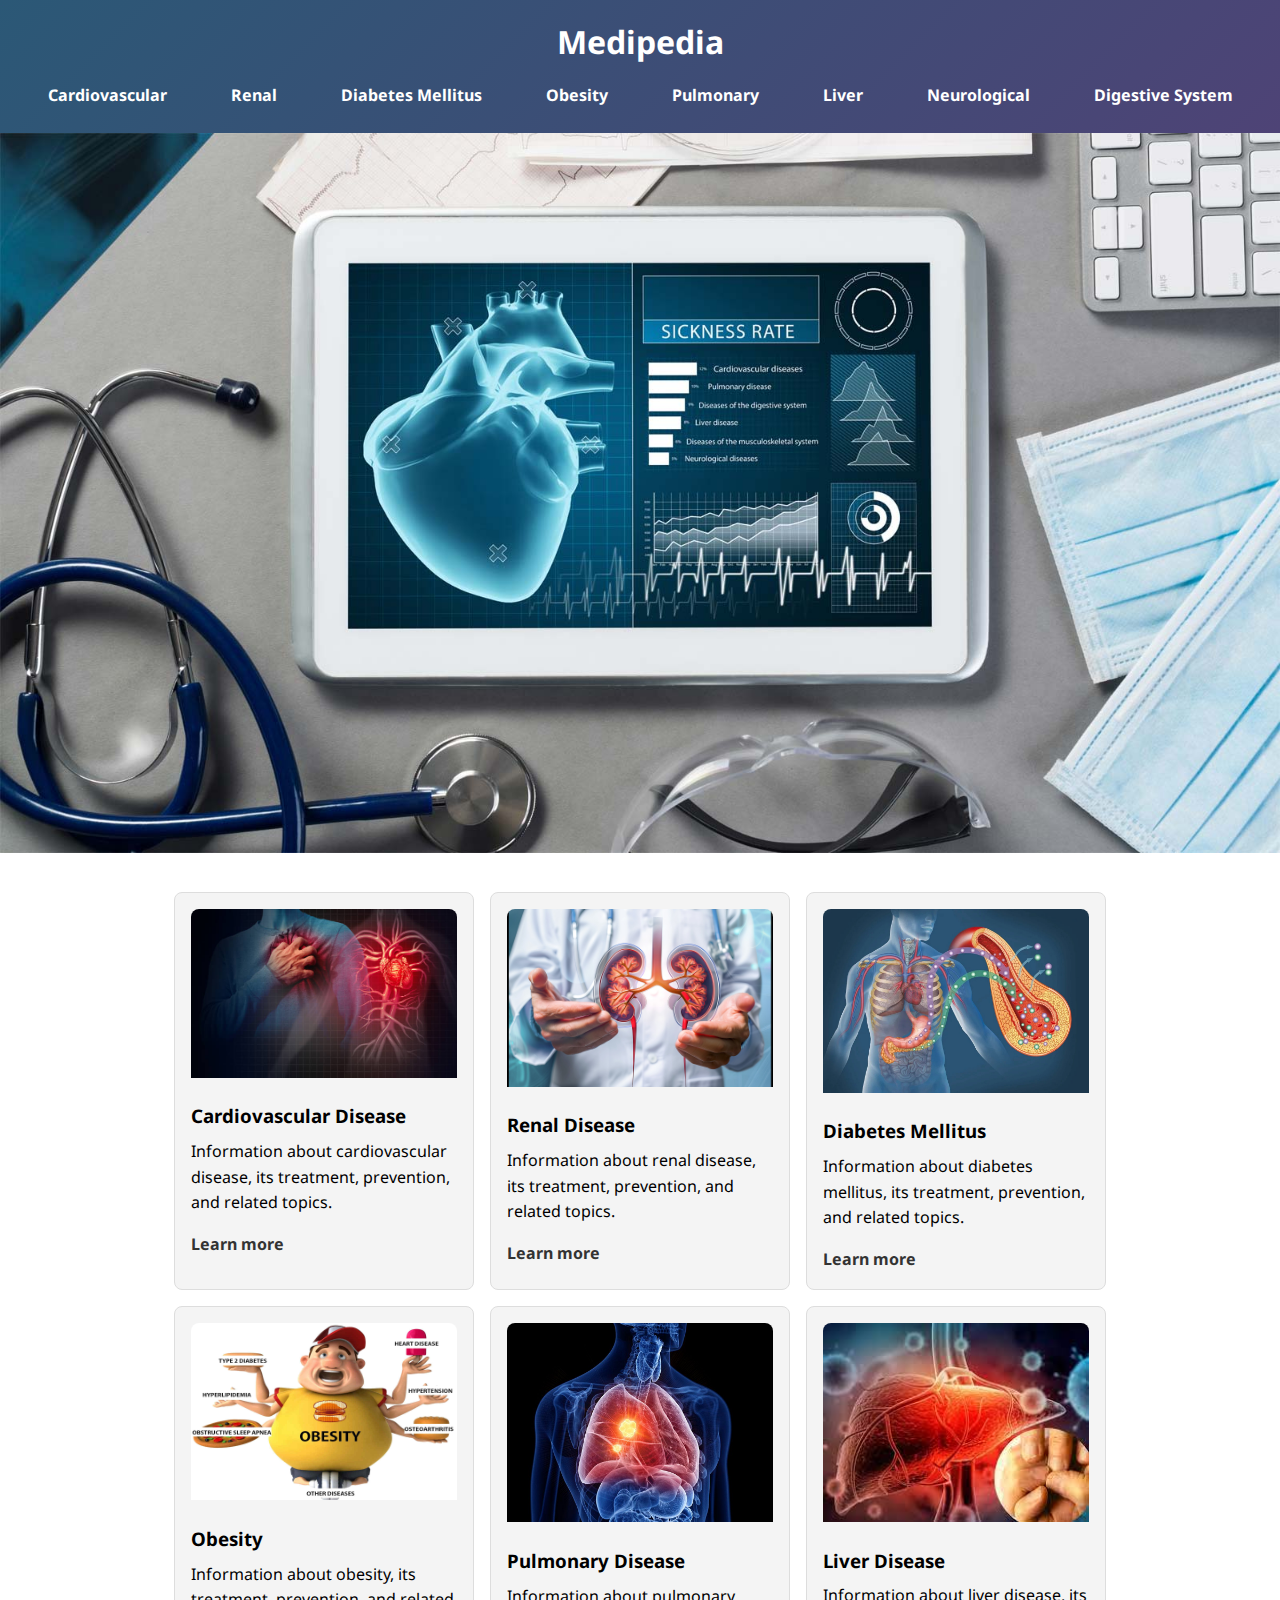
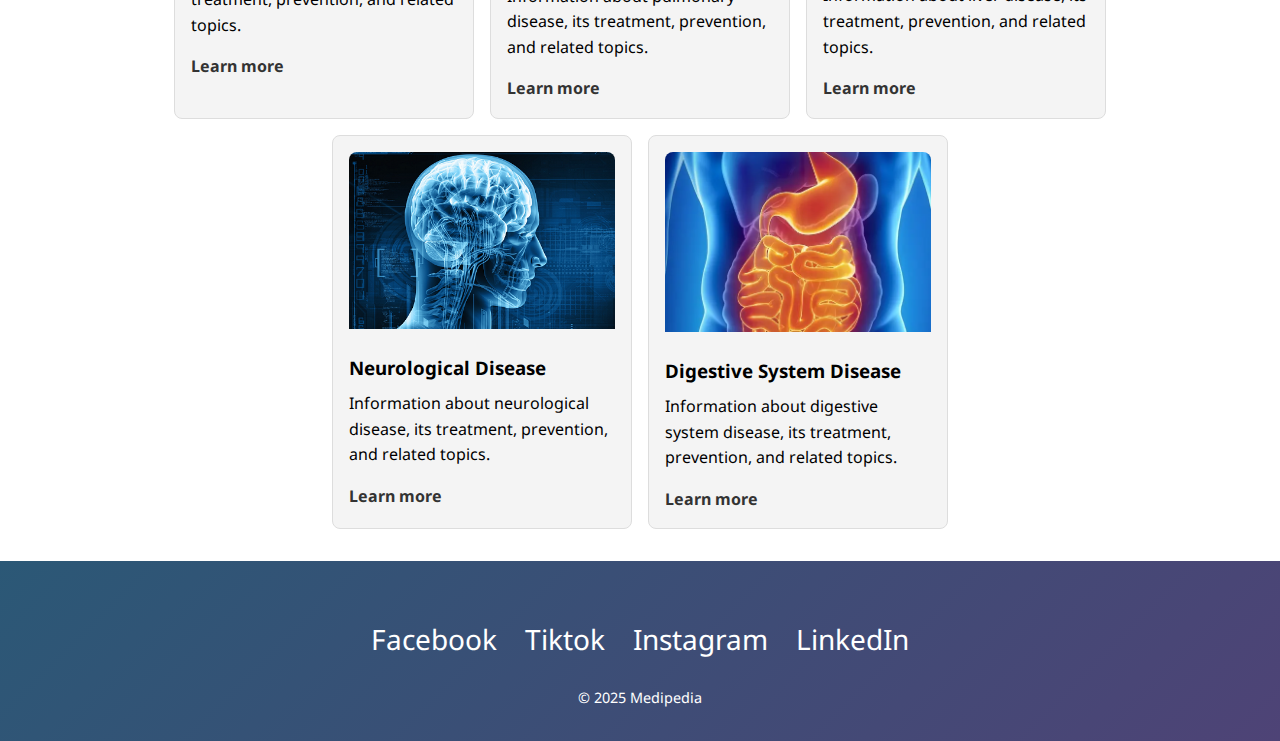
==== index.html @ 30bf516c "Medipedia Project" ====
<!DOCTYPE html>
<html lang="en">
<head>
    <meta charset="UTF-8">
    <meta name="viewport" content="width=device-width, initial-scale=1.0">
    <title>Medipedia</title>
    <link rel="stylesheet" href="style.css">
</head>
<body>
    <header>
        <h1>Medipedia</h1>
        <nav>
            <ul>
                <li><a href="cardiovascular.html">Cardiovascular </a></li>
                <li><a href="renal.html">Renal</a></li>
                <li><a href="diabetes.html">Diabetes Mellitus</a></li>
                <li><a href="obesity.html">Obesity</a></li>
                <li><a href="Pulmonary.html">Pulmonary</a></li>
                <li><a href="Liver.html">Liver </a></li>
                <li><a href="Neurological .html">Neurological </a></li>
                <li><a href="Digestive.html">Digestive System </a></li>
            </ul>
        </nav>
    </header>
    <section class="hero">
        <img src="images/Tablet.jpg" alt="Healthcare professionals">
    </section>
    <main>
        <section class="cards">
            <div class="card">
                <img src="images/cardio.jpg" alt="Cardiovascular Disease">
                <h3>Cardiovascular Disease</h3>
                <p>Information about cardiovascular disease, its treatment, prevention, and related topics.</p>
                <a href="cardiovascular.html">Learn more</a>
            </div>
            <div class="card">
                <img src="images/renal.jpg" alt="Renal Disease">
                <h3>Renal Disease</h3>
                <p>Information about renal disease, its treatment, prevention, and related topics.</p>
                <a href="renal.html">Learn more</a>
            </div>
            <div class="card">
                <img src="images/diabet-1.jpg" alt="Diabetes Mellitus">
                <h3>Diabetes Mellitus</h3>
                <p>Information about diabetes mellitus, its treatment, prevention, and related topics.</p>
                <a href="diabetes.html">Learn more</a>
            </div>
            <div class="card">
                <img src="images/effects-of-obesity.jpg" alt="Obesity">
                <h3>Obesity</h3>
                <p>Information about obesity, its treatment, prevention, and related topics.</p>
                <a href="obesity.html">Learn more</a>
            </div>
            <div class="card">
                <img src="images/pulmonery.jpg" alt="Cardiovascular Disease">
                <h3>Pulmonary Disease</h3>
                <p>Information about pulmonary disease, its treatment, prevention, and related topics.</p>
                <a href="pulmonary.html">Learn more</a>
            </div>
            <div class="card">
                <img src="images/liver.jpg" alt="Cardiovascular Disease">
                <h3>Liver Disease</h3>
                <p>Information about liver disease, its treatment, prevention, and related topics.</p>
                <a href="liver.html">Learn more</a>
            </div>
            <div class="card">
                <img src="images/n4.webp" alt="Cardiovascular Disease">
                <h3>Neurological Disease</h3>
                <p>Information about neurological disease, its treatment, prevention, and related topics.</p>
                <a href="neurological.html">Learn more</a>
            </div>
            <div class="card">
                <img src="images/dig.webp" alt="Cardiovascular Disease">
                <h3>Digestive System Disease</h3>
                <p>Information about digestive system disease, its treatment, prevention, and related topics.</p>
                <a href="digestive.html">Learn more</a>
            </div>
        </section>
    </main>
    <footer>
        <div class="social-icons">
            <a href="https://www.facebook.com/">Facebook</a>
            <a href="https://www.tiktok.com/en/">Tiktok</a>
            <a href="https://www.instagram.com/">Instagram</a>
            <a href="https://pk.linkedin.com/"></i>LinkedIn</a>
        </div>
        <p>&copy; 2025 Medipedia</p>
    </footer>
</body>
</html>
---- style.css ----
@font-face {
    font-family:MyFont;
    src: url(fonts/NotoSans-VariableFont_wdth\,wght.ttf);
}
* {
    margin: 0;
    padding: 0;
    box-sizing: border-box;
}

body {
    font-family: MyFont;
    line-height: 1.6;
}

header {
    background: linear-gradient(135deg, #2b5876, #4e4376);
    color: #fff;
    padding: 1rem 0;
    text-align: center;
}

header h1 {
    margin-bottom: 0.5rem;
}

nav ul {
    list-style: none;
    display: flex;
    justify-content: center;
    padding: 0;
    /* background-color: #444; */
    border-radius: 8px;
}

nav ul li {
    margin: 0 1rem;
}

nav ul li a {
    color: #fff;
    text-decoration: none;
    text-transform: capitalize;
    font-weight: bold;
    padding: 0.5rem 1rem;
    display: block;
    border-radius: 4px;
    transition: background-color 0.3s, color 0.3s;
}

nav ul li a:hover {
    background-color: #82aee0;
    color: black;
}

.hero img {
    width: 100%;
    height: auto;
}

main {
    padding: 2rem;
    text-align: center;
}

.cards {
    display: flex;
    flex-wrap: wrap;
    justify-content: center;
    gap: 1rem;
}

.card {
    background: #f4f4f4;
    border: 1px solid #ddd;
    border-radius: 8px;
    padding: 1rem;
    width: 100%;
    max-width: 300px;
    text-align: left;
    transition: transform 0.3s, box-shadow 0.3s;
}

.card img {
    width: 100%;
    height: auto;
    border-radius: 8px 8px 0 0;
}

.card h3 {
    margin: 1rem 0 0.5rem;
}

.card p {
    margin-bottom: 1rem;
}

.card a {
    color: #333;
    text-decoration: none;
    font-weight: bold;
}

.card:hover {
    transform: scale(1.05);
    box-shadow: 0 4px 8px rgba(0, 0, 0, 0.2);
}
footer {
    background: linear-gradient(135deg, #2b5876, #4e4376);
    color: #fff;
    text-align: center;
    padding: 2rem 0;
    position: relative;
}

footer .social-icons {
    margin: 1.5rem 0;
}

footer .social-icons a {
    margin: 0 0.75rem;
    color: #fff;
    text-decoration: none;
    font-size: 1.75rem;
    transition: color 0.3s;
}

footer .social-icons a:hover {
    color: #7e7474;
}

footer p {
    margin: 0;
    font-size: 0.9rem;
}
/* Responsive design */
@media (max-width: 600px) {
    nav ul {
        flex-direction: column;
        align-items: center;
    }

    nav ul li {
        margin: 0.5rem 0;
    }

    .cards {
        flex-direction: column;
        align-items: center;
    }
}
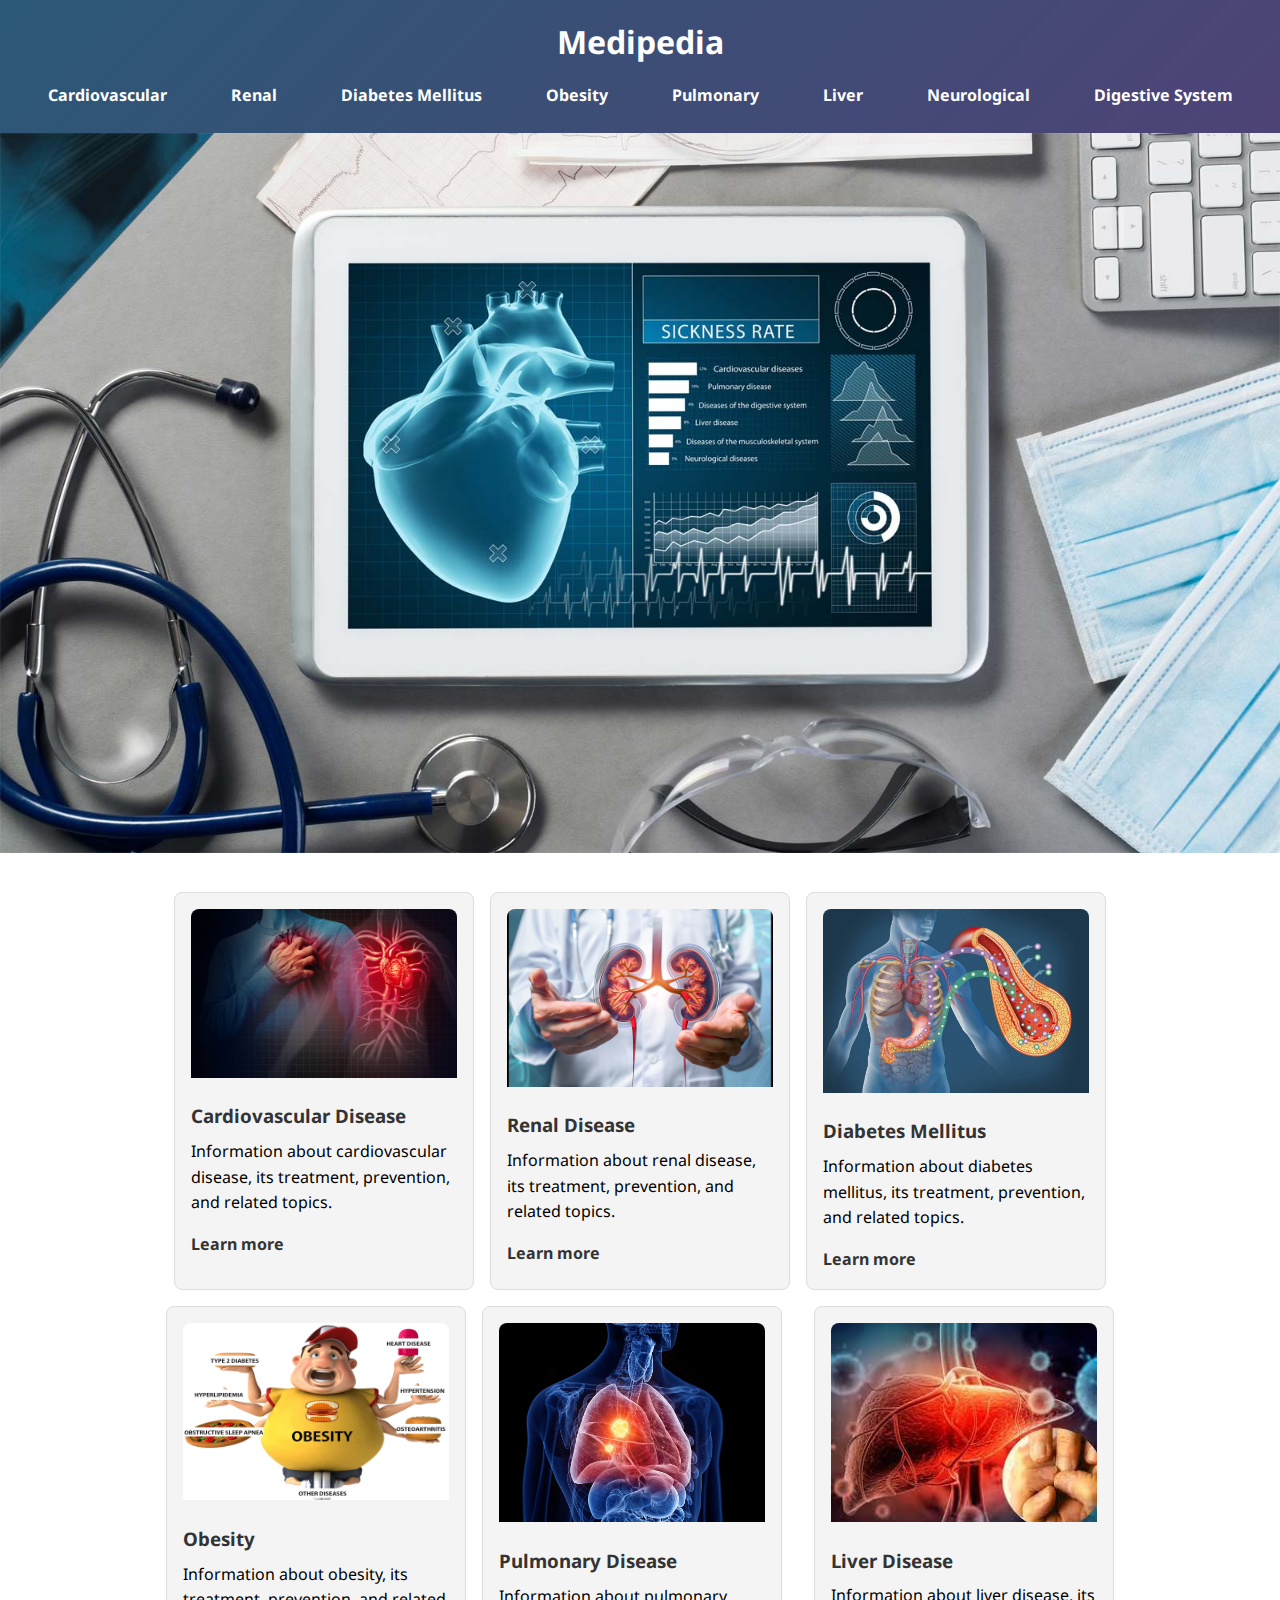
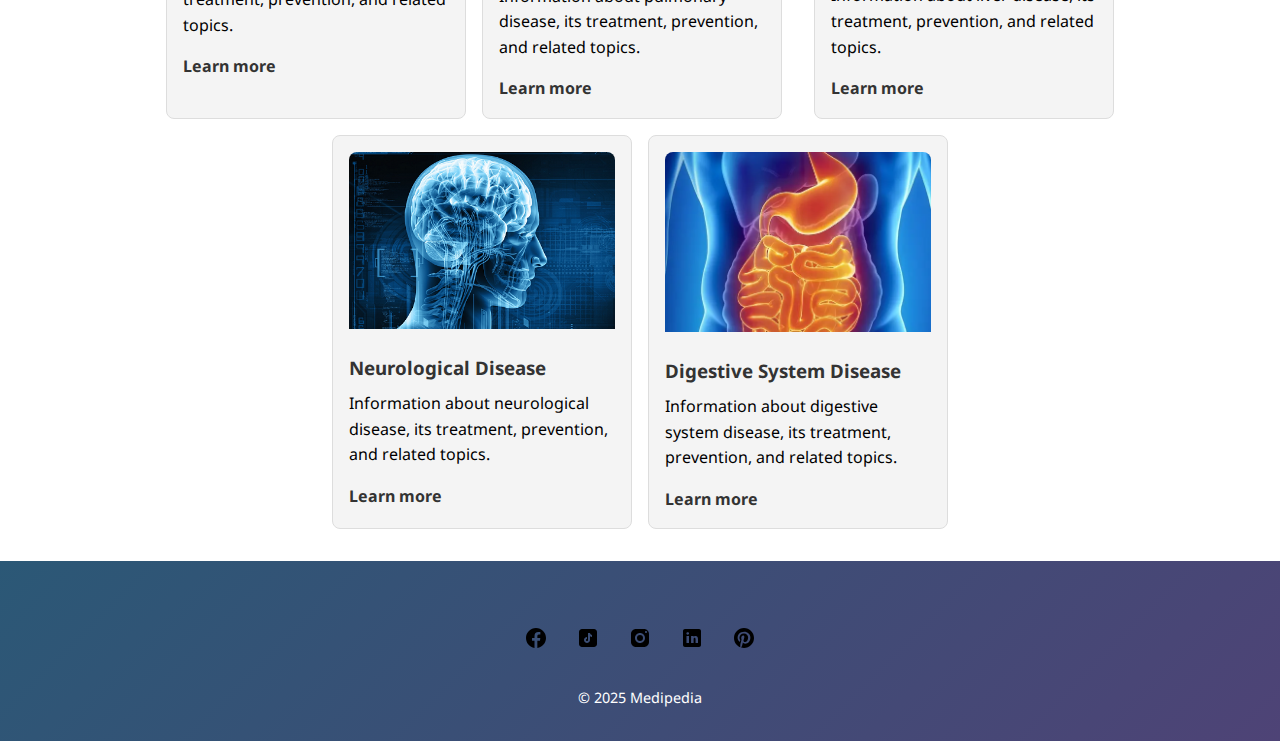
==== commit 54db6ddd: "In header h1 Changed" ====
--- a/index.html
+++ b/index.html
@@ -28,50 +28,50 @@
     <main>
         <section class="cards">
             <div class="card">
-                <img src="images/cardio.jpg" alt="Cardiovascular Disease">
-                <h3>Cardiovascular Disease</h3>
+                <a href="cardiovascular.html"><img src="images/cardio.jpg" alt="Cardiovascular Disease"></a>
+                <a href="cardiovascular.html"><h3>Cardiovascular Disease</h3></a>
                 <p>Information about cardiovascular disease, its treatment, prevention, and related topics.</p>
                 <a href="cardiovascular.html">Learn more</a>
             </div>
             <div class="card">
-                <img src="images/renal.jpg" alt="Renal Disease">
-                <h3>Renal Disease</h3>
+                <a href="renal.html"><img src="images/renal.jpg" alt="Renal Disease"></a>
+                <a href="renal.html"><h3>Renal Disease</h3></a>
                 <p>Information about renal disease, its treatment, prevention, and related topics.</p>
                 <a href="renal.html">Learn more</a>
             </div>
             <div class="card">
-                <img src="images/diabet-1.jpg" alt="Diabetes Mellitus">
-                <h3>Diabetes Mellitus</h3>
+                <a href="diabetes.html"><img src="images/diabet-1.jpg" alt="Diabetes Mellitus"></a>
+                <a href="diabetes.html"><h3>Diabetes Mellitus</h3></a>
                 <p>Information about diabetes mellitus, its treatment, prevention, and related topics.</p>
                 <a href="diabetes.html">Learn more</a>
             </div>
             <div class="card">
-                <img src="images/effects-of-obesity.jpg" alt="Obesity">
-                <h3>Obesity</h3>
+                <a href="obesity.html"><img src="images/effects-of-obesity.jpg" alt="Obesity"></a>
+                <a href="obesity.html"> <h3>Obesity</h3></a>
                 <p>Information about obesity, its treatment, prevention, and related topics.</p>
                 <a href="obesity.html">Learn more</a>
             </div>
             <div class="card">
-                <img src="images/pulmonery.jpg" alt="Cardiovascular Disease">
-                <h3>Pulmonary Disease</h3>
+                <a href="pulmonary.html"><img src="images/pulmonery.jpg" alt="Cardiovascular Disease"></a>
+                <a href="pulmonary.html"><h3>Pulmonary Disease</h3></a>
                 <p>Information about pulmonary disease, its treatment, prevention, and related topics.</p>
                 <a href="pulmonary.html">Learn more</a>
             </div>
-            <div class="card">
-                <img src="images/liver.jpg" alt="Cardiovascular Disease">
-                <h3>Liver Disease</h3>
+            <a href="liver.html" style="font-weight: normal;"><div class="card">
+                <a href="liver.html"><img src="images/liver.jpg" alt="Cardiovascular Disease"></a>
+                <a href="liver.html"><h3>Liver Disease</h3></a>
                 <p>Information about liver disease, its treatment, prevention, and related topics.</p>
                 <a href="liver.html">Learn more</a>
-            </div>
+            </div></a>
             <div class="card">
-                <img src="images/n4.webp" alt="Cardiovascular Disease">
-                <h3>Neurological Disease</h3>
+                <a href="neurological.html"><img src="images/n4.webp" alt="Cardiovascular Disease"></a>
+                <a href="neurological.html"><h3>Neurological Disease</h3></a>
                 <p>Information about neurological disease, its treatment, prevention, and related topics.</p>
                 <a href="neurological.html">Learn more</a>
             </div>
             <div class="card">
-                <img src="images/dig.webp" alt="Cardiovascular Disease">
-                <h3>Digestive System Disease</h3>
+                <a href="digestive.html"><img src="images/dig.webp" alt="Cardiovascular Disease"></a>
+                <a href="digestive.html"><h3>Digestive System Disease</h3></a>
                 <p>Information about digestive system disease, its treatment, prevention, and related topics.</p>
                 <a href="digestive.html">Learn more</a>
             </div>
@@ -79,10 +79,11 @@
     </main>
     <footer>
         <div class="social-icons">
-            <a href="https://www.facebook.com/">Facebook</a>
-            <a href="https://www.tiktok.com/en/">Tiktok</a>
-            <a href="https://www.instagram.com/">Instagram</a>
-            <a href="https://pk.linkedin.com/"></i>LinkedIn</a>
+            <a href="https://www.facebook.com/"><img src="images/icons8-facebook.svg" alt="FacebookIcon"></a>
+            <a href="https://www.tiktok.com/en/"><img src="images/icons8-tiktok.svg" alt="TiktokIcon"></a>
+            <a href="https://www.instagram.com/"><img src="images/icons8-instagram.svg" alt="InstagramIcon"></a>
+            <a href="https://pk.linkedin.com/"><img src="images/icons8-linkedin.svg" alt="LinkedInIcon"></a>
+            <a href="https://www.pinterest.com/"><img src="images/icons8-pinterest.svg" alt="PinterestIcon"></a>
         </div>
         <p>&copy; 2025 Medipedia</p>
     </footer>
--- a/style.css
+++ b/style.css
@@ -133,7 +133,7 @@
     margin: 0;
     font-size: 0.9rem;
 }
-/* Responsive design */
+
 @media (max-width: 600px) {
     nav ul {
         flex-direction: column;
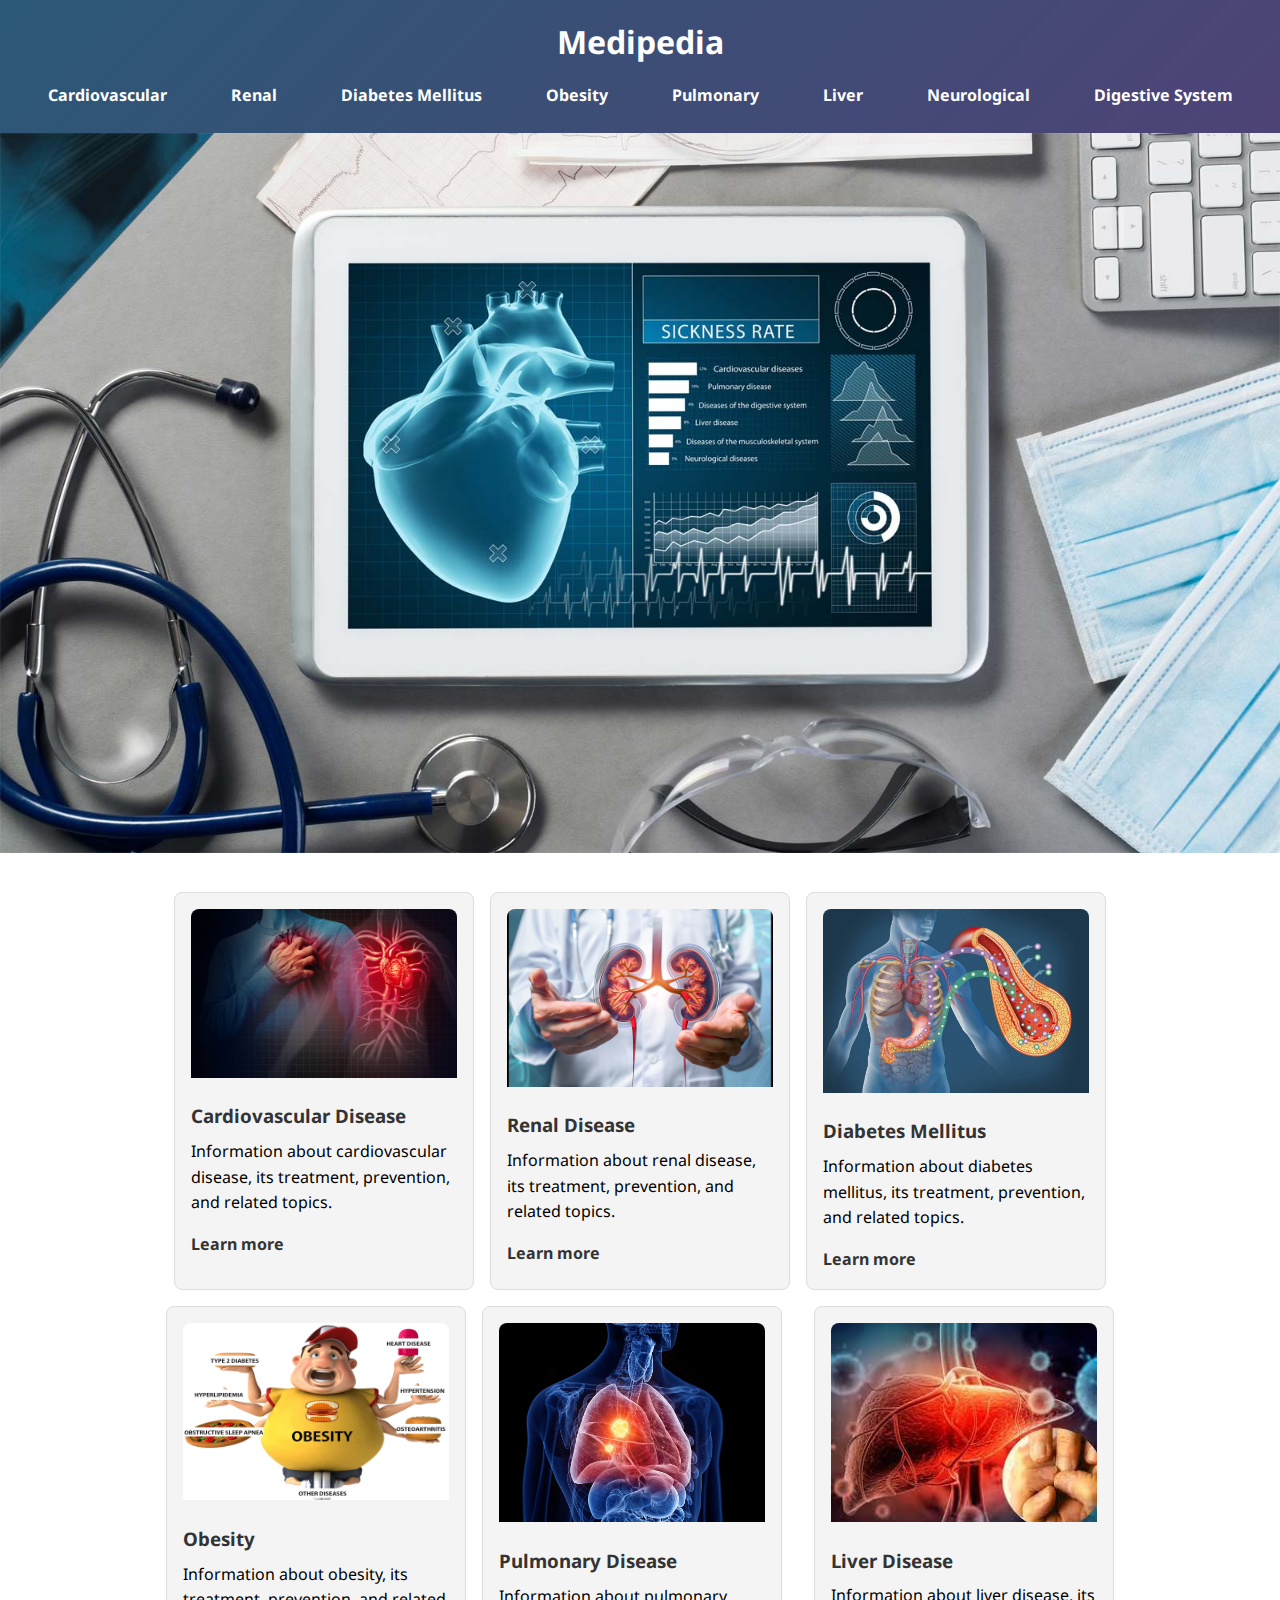
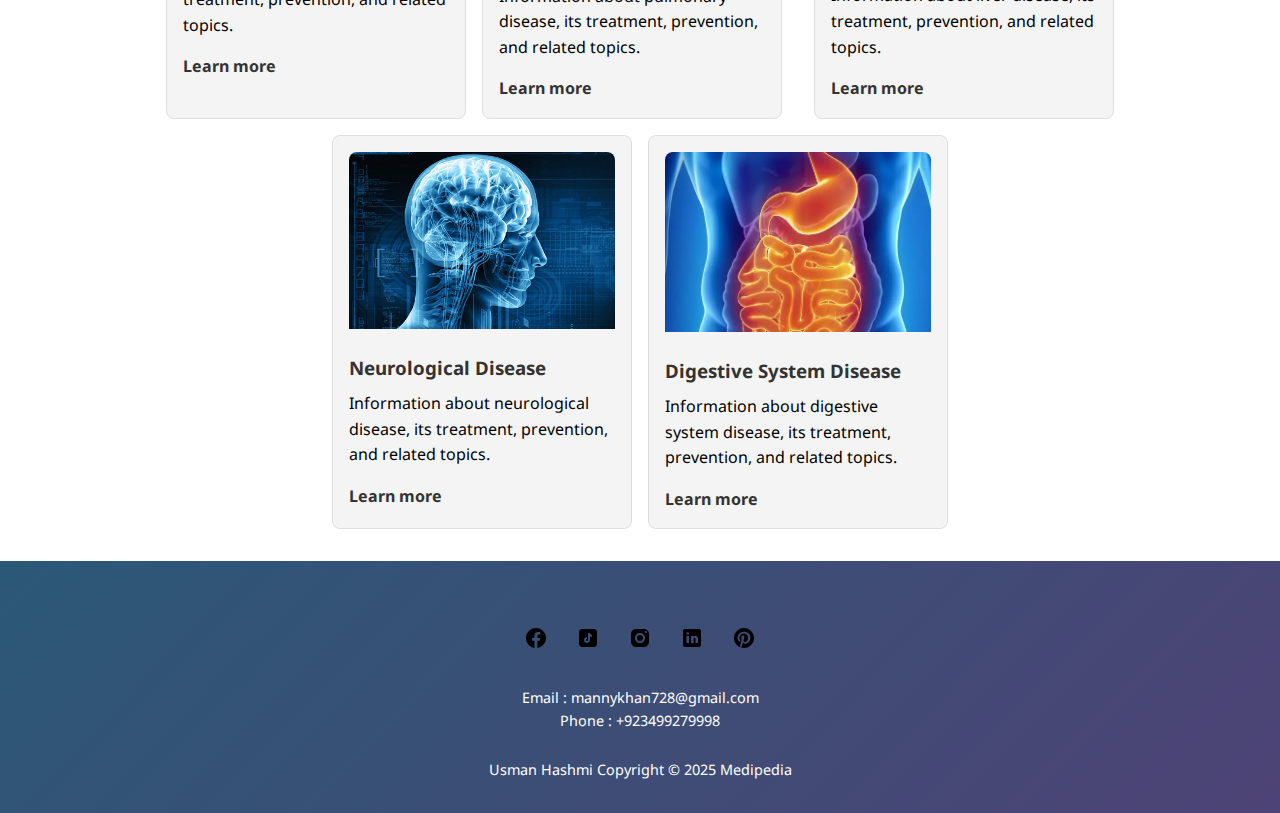
==== commit c7b01883: "Client Facebook Profile, Email, Phone and Client name in Copyright section added in footer" ====
--- a/index.html
+++ b/index.html
@@ -79,13 +79,16 @@
     </main>
     <footer>
         <div class="social-icons">
-            <a href="https://www.facebook.com/"><img src="images/icons8-facebook.svg" alt="FacebookIcon"></a>
+            <a href="https://www.facebook.com/share/14rx9Ce6eQ7/"><img src="images/icons8-facebook.svg" alt="FacebookIcon"></a>
             <a href="https://www.tiktok.com/en/"><img src="images/icons8-tiktok.svg" alt="TiktokIcon"></a>
             <a href="https://www.instagram.com/"><img src="images/icons8-instagram.svg" alt="InstagramIcon"></a>
             <a href="https://pk.linkedin.com/"><img src="images/icons8-linkedin.svg" alt="LinkedInIcon"></a>
             <a href="https://www.pinterest.com/"><img src="images/icons8-pinterest.svg" alt="PinterestIcon"></a>
         </div>
-        <p>&copy; 2025 Medipedia</p>
+        <p>Email : <a href="mailto:mannykhan728@gmail.com" style="color: white; text-decoration: none;">mannykhan728@gmail.com</a></p>
+        <p>Phone : <a href="tel:+923499279998" style="color: white; text-decoration: none;">+923499279998</a></p> <br>
+        <p>Usman Hashmi Copyright &copy; 2025 Medipedia</p>
     </footer>
+    
 </body>
 </html>
